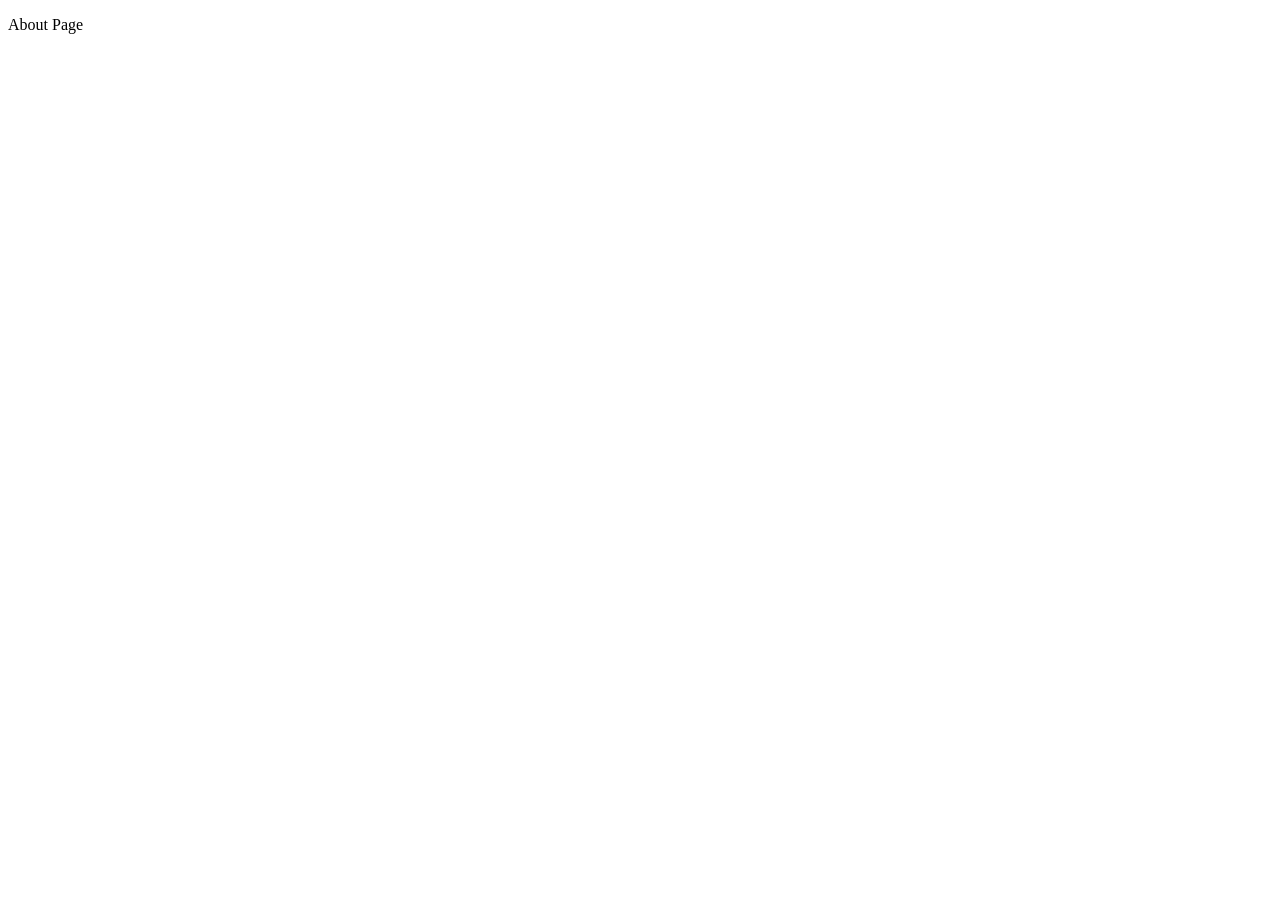
==== about.html @ b4250b7b "Add Navigation and More pages" ====
<!DOCTYPE html>
<html lang="en">
<head>
    <meta charset="UTF-8">
    <meta name="viewport" content="width=device-width, initial-scale=1.0">
    <title>Document</title>
</head>
<body>
    <p>About Page</p>
</body>
</html>
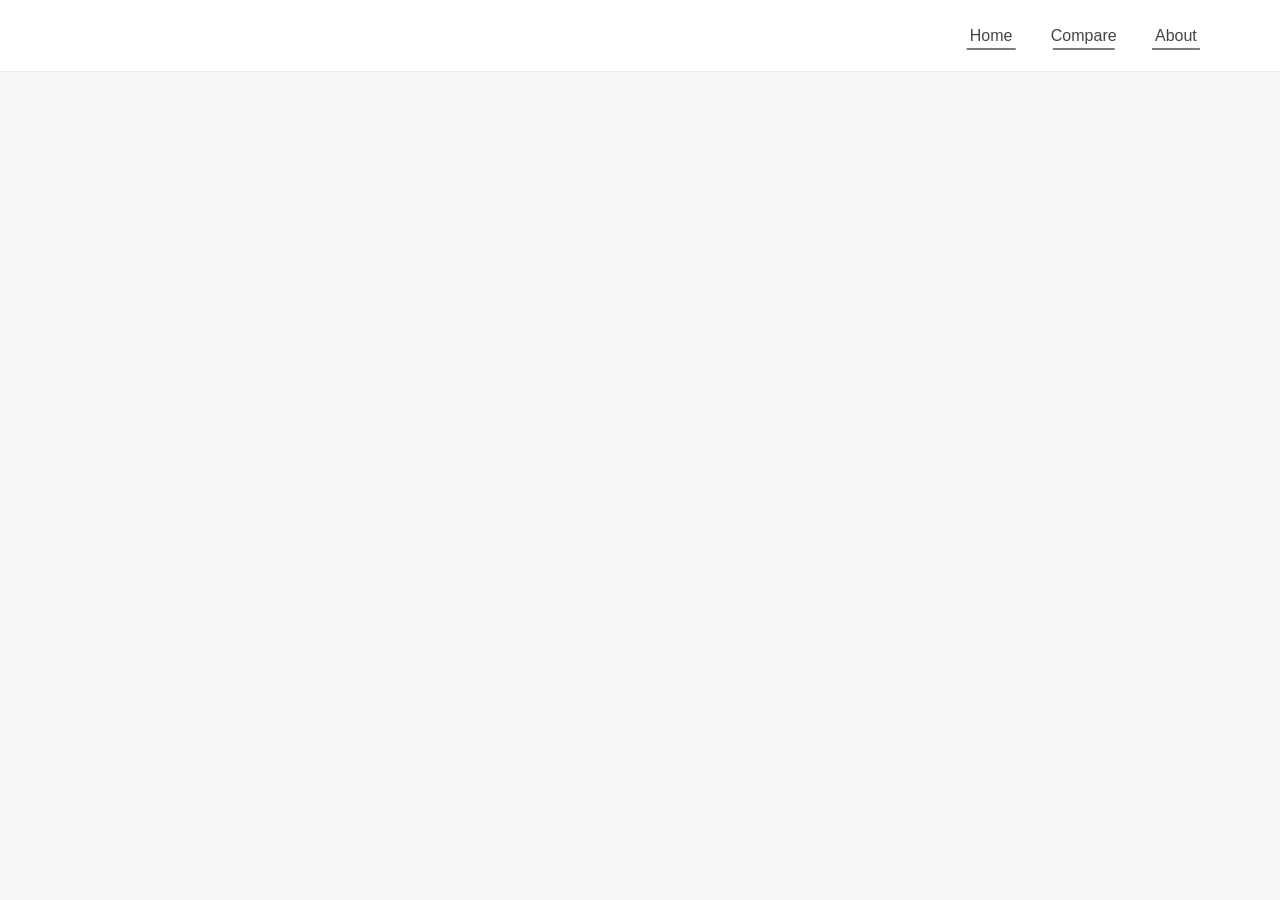
==== commit 94582942: "Nav Bar In About Page" ====
--- a/about.html
+++ b/about.html
@@ -1,11 +1,31 @@
-<!DOCTYPE html>
+<!doctype html>
 <html lang="en">
+
 <head>
-    <meta charset="UTF-8">
-    <meta name="viewport" content="width=device-width, initial-scale=1.0">
-    <title>Document</title>
+  <meta charset="UTF-8">
+  <title>Compare EV</title>
+
+  <link rel="stylesheet" href="css/about.css">
 </head>
+
 <body>
-    <p>About Page</p>
+
+  <!-- NAV -->
+
+  <nav class="navbar">
+
+    <div class="nav-links">
+      <a href="index.html">Home</a>
+      <a href="compare.html">Compare</a>
+      <a href="about.html">About</a>
+    </div>
+
+  </nav>
+
+  <h3 class="WhatText">About Page</h3>
+
+  <script type="module" src="js/about.js"></script>
+
 </body>
+
 </html>
--- a/css/about.css
+++ b/css/about.css
@@ -0,0 +1,79 @@
+*{
+    box-sizing:border-box;
+  }
+  
+  body{
+    margin:0;
+    font-family:"Segoe UI",sans-serif;
+    background:#f4f6f8;
+    color:#333;
+  }
+
+  .navbar{
+    width:100%;
+    height:72px;
+  
+    display:flex;
+    justify-content:flex-end;
+    align-items:center;
+  
+    padding:0 5%;
+    box-sizing:border-box;
+  
+    background:white;
+  
+    border-bottom:1px solid rgba(0,0,0,.08);
+  
+    position:fixed;
+    top:0;
+    left:0;
+    z-index:1000;
+  }
+  
+  .nav-links{
+    display:flex;
+    align-items:center;
+  }
+  
+  .nav-links a{
+    position:relative;
+  
+    text-decoration:none;
+    color:#444;
+  
+    font-size:16px;
+    font-weight:500;
+  
+    padding:0 1.5vw;
+  
+    transition:.25s;
+  }
+  
+  .nav-links a::after{
+    content:"";
+    position:absolute;
+  
+    left:50%;
+    bottom:-5px;
+  
+    transform:translateX(-50%);
+  
+    width:60%;
+    height:2px;
+  
+    background-color:#7d7d7d;
+  
+    transition:
+      background-color .3s ease,
+      height .3s ease,
+      width .3s ease;
+  }
+  
+  .nav-links a:hover{
+    color:#111;
+  }
+  
+  .nav-links a:hover::after{
+    width:73%;
+    background-color:#16a34a;
+  }
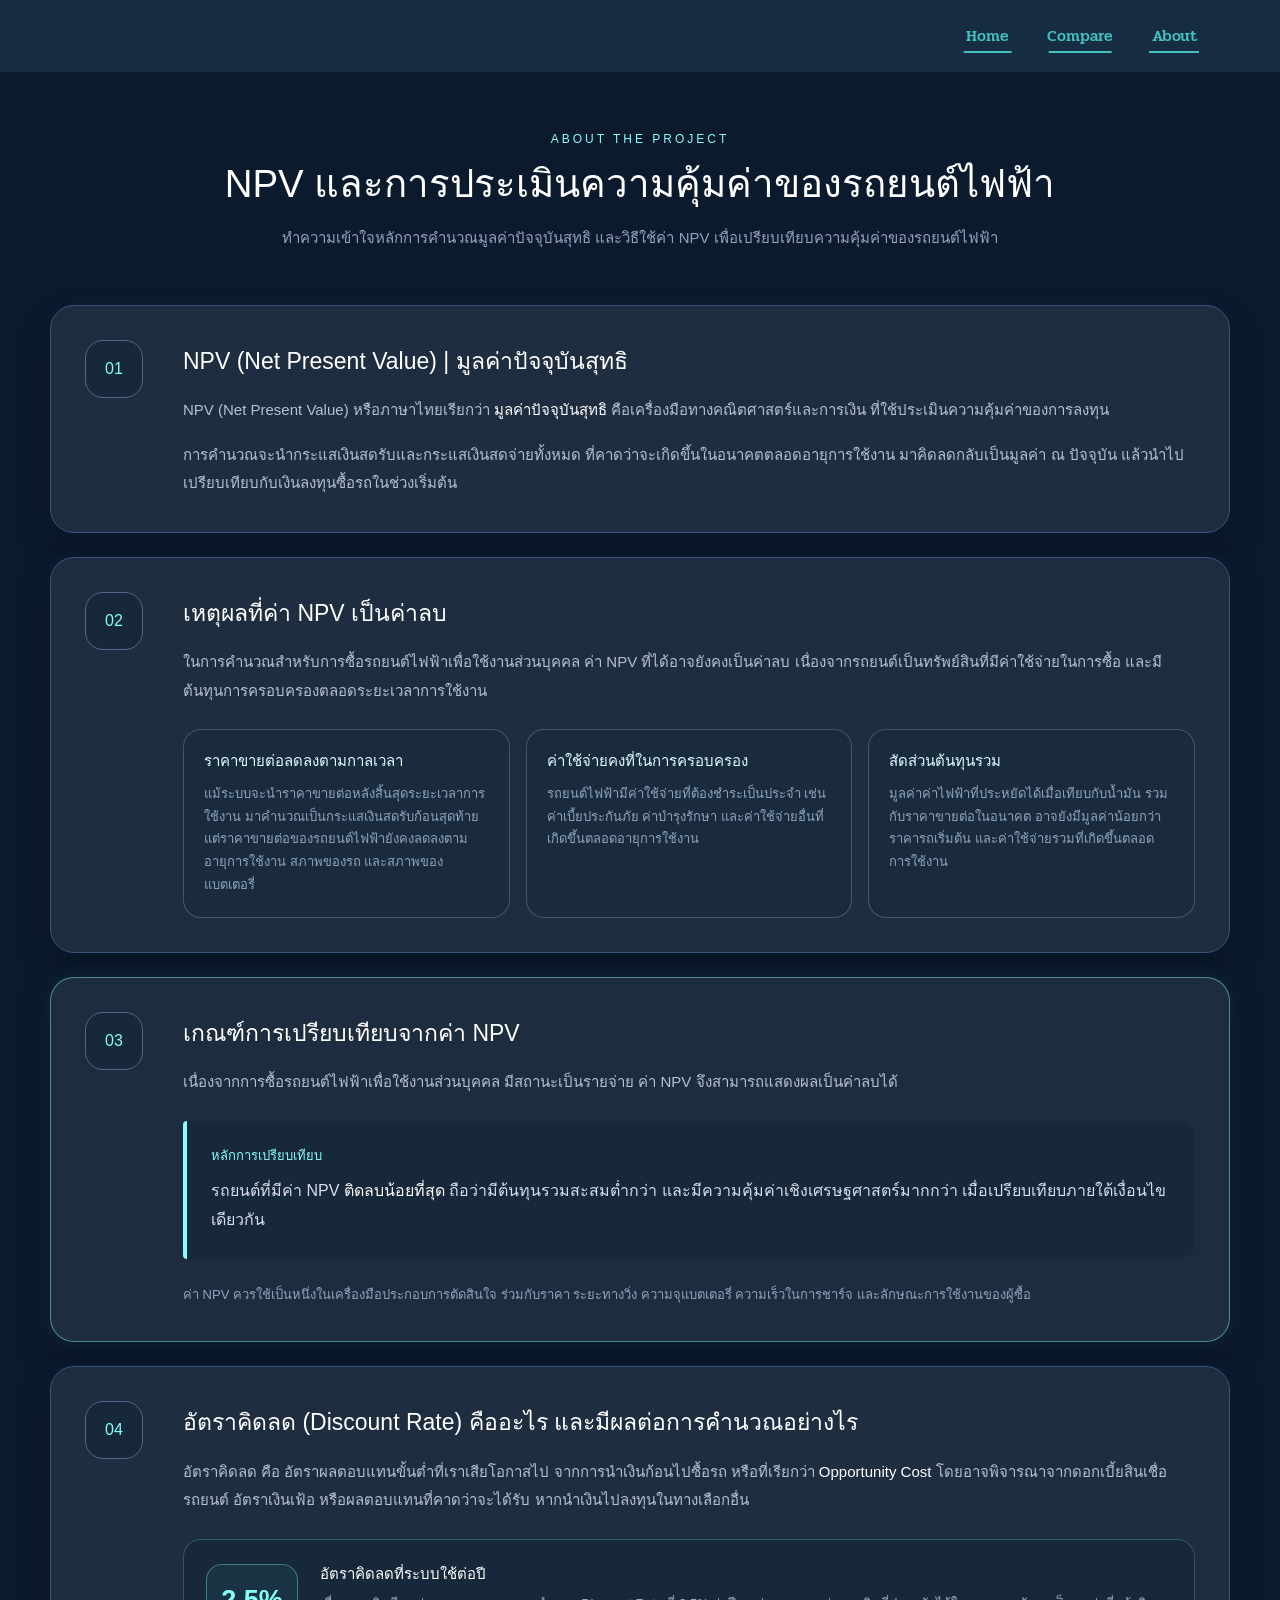
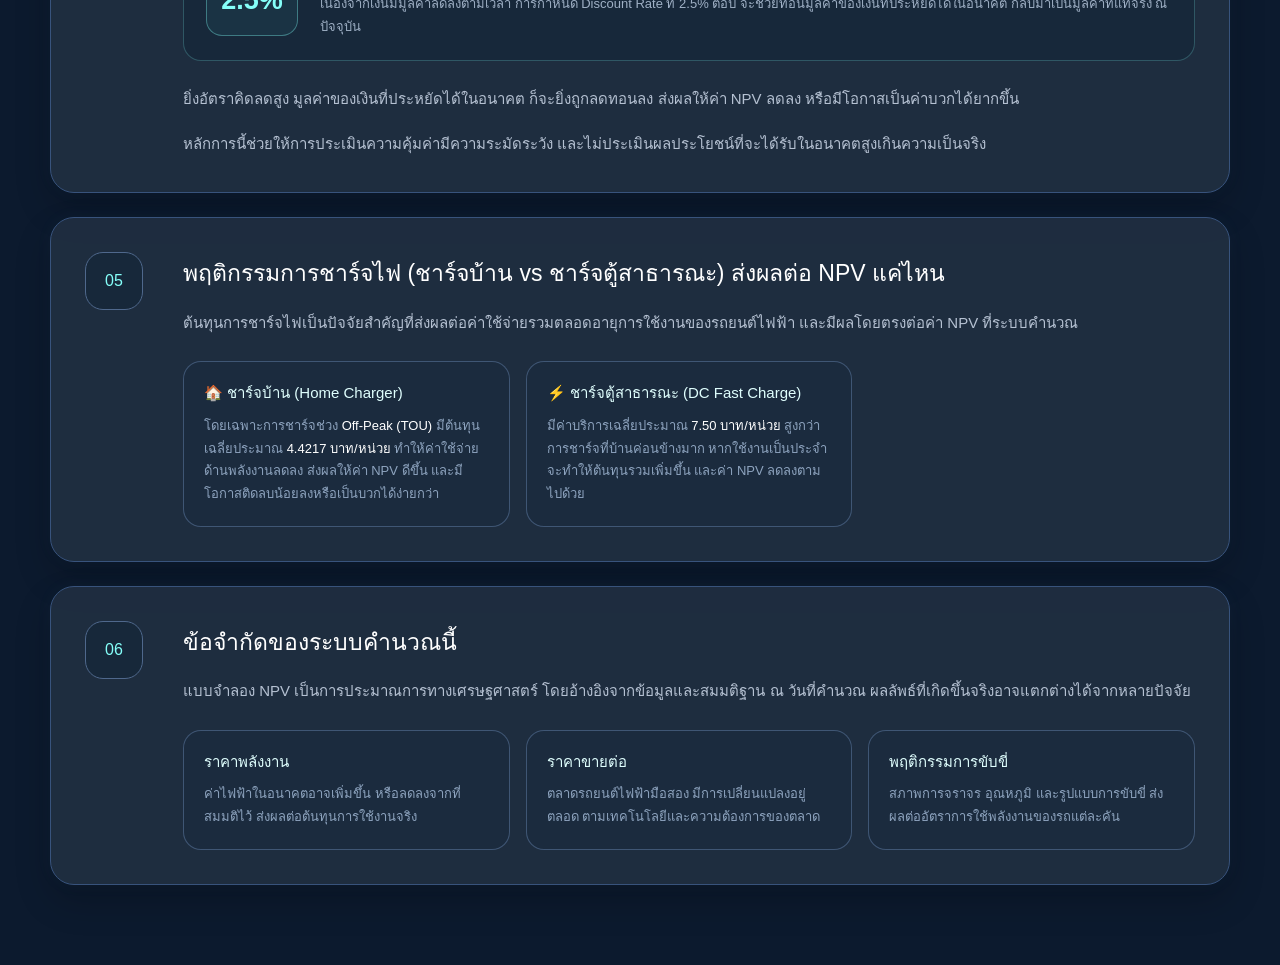
==== commit 0b9481c1: "About page" ====
--- a/about.html
+++ b/about.html
@@ -1,28 +1,289 @@
 <!doctype html>
-<html lang="en">
+<html lang="th">
 
 <head>
   <meta charset="UTF-8">
-  <title>Compare EV</title>
+  <meta name="viewport" content="width=device-width, initial-scale=1.0">
+
+  <title>About NPV</title>
 
   <link rel="stylesheet" href="css/about.css">
 </head>
 
 <body>
 
-  <!-- NAV -->
-
+  <!-- NAVBAR -->
   <nav class="navbar">
-
     <div class="nav-links">
       <a href="index.html">Home</a>
       <a href="compare.html">Compare</a>
-      <a href="about.html">About</a>
+      <a href="about.html" class="active">About</a>
     </div>
-
   </nav>
 
-  <h3 class="WhatText">About Page</h3>
+  <!-- MAIN -->
+  <main class="about-page">
+
+    <header class="about-header">
+      <p class="about-label">ABOUT THE PROJECT</p>
+    
+      <h1>NPV และการประเมินความคุ้มค่าของรถยนต์ไฟฟ้า</h1>
+    
+      <p class="about-intro">
+        ทำความเข้าใจหลักการคำนวณมูลค่าปัจจุบันสุทธิ และวิธีใช้ค่า NPV เพื่อเปรียบเทียบความคุ้มค่าของรถยนต์ไฟฟ้า
+      </p>
+    </header>
+
+    <section class="about-content">
+
+      <!-- SECTION 1 -->
+      <article class="about-card">
+        <div class="section-number">01</div>
+
+        <div class="section-content">
+          <h2>NPV (Net Present Value) | มูลค่าปัจจุบันสุทธิ</h2>
+
+          <p>
+            NPV (Net Present Value) หรือภาษาไทยเรียกว่า
+            <strong>มูลค่าปัจจุบันสุทธิ</strong>
+            คือเครื่องมือทางคณิตศาสตร์และการเงิน
+            ที่ใช้ประเมินความคุ้มค่าของการลงทุน
+          </p>
+
+          <p>
+            การคำนวณจะนำกระแสเงินสดรับและกระแสเงินสดจ่ายทั้งหมด
+            ที่คาดว่าจะเกิดขึ้นในอนาคตตลอดอายุการใช้งาน
+            มาคิดลดกลับเป็นมูลค่า ณ ปัจจุบัน
+            แล้วนำไปเปรียบเทียบกับเงินลงทุนซื้อรถในช่วงเริ่มต้น
+          </p>
+        </div>
+      </article>
+
+      <!-- SECTION 2 -->
+      <article class="about-card">
+        <div class="section-number">02</div>
+
+        <div class="section-content">
+          <h2>เหตุผลที่ค่า NPV เป็นค่าลบ</h2>
+
+          <p>
+            ในการคำนวณสำหรับการซื้อรถยนต์ไฟฟ้าเพื่อใช้งานส่วนบุคคล
+            ค่า NPV ที่ได้อาจยังคงเป็นค่าลบ
+            เนื่องจากรถยนต์เป็นทรัพย์สินที่มีค่าใช้จ่ายในการซื้อ
+            และมีต้นทุนการครอบครองตลอดระยะเวลาการใช้งาน
+          </p>
+
+          <div class="reason-list">
+
+            <div class="reason-item">
+              <h3>ราคาขายต่อลดลงตามกาลเวลา</h3>
+              <p>
+                แม้ระบบจะนำราคาขายต่อหลังสิ้นสุดระยะเวลาการใช้งาน
+                มาคำนวณเป็นกระแสเงินสดรับก้อนสุดท้าย
+                แต่ราคาขายต่อของรถยนต์ไฟฟ้ายังคงลดลงตามอายุการใช้งาน
+                สภาพของรถ และสภาพของแบตเตอรี่
+              </p>
+            </div>
+
+            <div class="reason-item">
+              <h3>ค่าใช้จ่ายคงที่ในการครอบครอง</h3>
+              <p>
+                รถยนต์ไฟฟ้ามีค่าใช้จ่ายที่ต้องชำระเป็นประจำ
+                เช่น ค่าเบี้ยประกันภัย ค่าบำรุงรักษา
+                และค่าใช้จ่ายอื่นที่เกิดขึ้นตลอดอายุการใช้งาน
+              </p>
+            </div>
+
+            <div class="reason-item">
+              <h3>สัดส่วนต้นทุนรวม</h3>
+              <p>
+                มูลค่าค่าไฟฟ้าที่ประหยัดได้เมื่อเทียบกับน้ำมัน
+                รวมกับราคาขายต่อในอนาคต
+                อาจยังมีมูลค่าน้อยกว่าราคารถเริ่มต้น
+                และค่าใช้จ่ายรวมที่เกิดขึ้นตลอดการใช้งาน
+              </p>
+            </div>
+
+          </div>
+        </div>
+      </article>
+
+      <!-- SECTION 3 -->
+      <article class="about-card highlight-card">
+        <div class="section-number">03</div>
+
+        <div class="section-content">
+          <h2>เกณฑ์การเปรียบเทียบจากค่า NPV</h2>
+
+          <p>
+            เนื่องจากการซื้อรถยนต์ไฟฟ้าเพื่อใช้งานส่วนบุคคล
+            มีสถานะเป็นรายจ่าย ค่า NPV จึงสามารถแสดงผลเป็นค่าลบได้
+          </p>
+
+          <div class="comparison-box">
+            <span class="comparison-label">หลักการเปรียบเทียบ</span>
+
+            <p>
+              รถยนต์ที่มีค่า NPV
+              <strong>ติดลบน้อยที่สุด</strong>
+              ถือว่ามีต้นทุนรวมสะสมต่ำกว่า
+              และมีความคุ้มค่าเชิงเศรษฐศาสตร์มากกว่า
+              เมื่อเปรียบเทียบภายใต้เงื่อนไขเดียวกัน
+            </p>
+          </div>
+
+          <p class="note">
+            ค่า NPV ควรใช้เป็นหนึ่งในเครื่องมือประกอบการตัดสินใจ
+            ร่วมกับราคา ระยะทางวิ่ง ความจุแบตเตอรี่
+            ความเร็วในการชาร์จ และลักษณะการใช้งานของผู้ซื้อ
+          </p>
+        </div>
+      </article>
+
+      <!-- SECTION 4 -->
+      <article class="about-card">
+        <div class="section-number">04</div>
+
+        <div class="section-content">
+          <h2>อัตราคิดลด (Discount Rate) คืออะไร และมีผลต่อการคำนวณอย่างไร</h2>
+
+          <p>
+            อัตราคิดลด คือ อัตราผลตอบแทนขั้นต่ำที่เราเสียโอกาสไป
+            จากการนำเงินก้อนไปซื้อรถ หรือที่เรียกว่า
+            <strong>Opportunity Cost</strong>
+            โดยอาจพิจารณาจากดอกเบี้ยสินเชื่อรถยนต์
+            อัตราเงินเฟ้อ หรือผลตอบแทนที่คาดว่าจะได้รับ
+            หากนำเงินไปลงทุนในทางเลือกอื่น
+          </p>
+
+          <div class="discount-box">
+            <span class="discount-rate">2.5%</span>
+
+            <div>
+              <h3>อัตราคิดลดที่ระบบใช้ต่อปี</h3>
+              <p>
+                เนื่องจากเงินมีมูลค่าลดลงตามเวลา
+                การกำหนด Discount Rate ที่ 2.5% ต่อปี
+                จะช่วยทอนมูลค่าของเงินที่ประหยัดได้ในอนาคต
+                กลับมาเป็นมูลค่าที่แท้จริง ณ ปัจจุบัน
+              </p>
+            </div>
+          </div>
+
+          <p>
+            ยิ่งอัตราคิดลดสูง มูลค่าของเงินที่ประหยัดได้ในอนาคต
+            ก็จะยิ่งถูกลดทอนลง ส่งผลให้ค่า NPV ลดลง
+            หรือมีโอกาสเป็นค่าบวกได้ยากขึ้น
+          </p>
+
+          <p>
+            หลักการนี้ช่วยให้การประเมินความคุ้มค่ามีความระมัดระวัง
+            และไม่ประเมินผลประโยชน์ที่จะได้รับในอนาคตสูงเกินความเป็นจริง
+          </p>
+        </div>
+      </article>
+
+      <article class="about-card">
+        <div class="section-number">05</div>
+
+        <div class="section-content">
+
+          <h2>พฤติกรรมการชาร์จไฟ (ชาร์จบ้าน vs ชาร์จตู้สาธารณะ) ส่งผลต่อ NPV แค่ไหน</h2>
+
+          <p>
+            ต้นทุนการชาร์จไฟเป็นปัจจัยสำคัญที่ส่งผลต่อค่าใช้จ่ายรวมตลอดอายุการใช้งานของรถยนต์ไฟฟ้า
+            และมีผลโดยตรงต่อค่า NPV ที่ระบบคำนวณ
+          </p>
+
+          <div class="reason-list">
+
+            <div class="reason-item">
+              <h3>🏠 ชาร์จบ้าน (Home Charger)</h3>
+
+              <p>
+                โดยเฉพาะการชาร์จช่วง <strong>Off-Peak (TOU)</strong>
+                มีต้นทุนเฉลี่ยประมาณ
+                <strong>4.4217 บาท/หน่วย</strong>
+                ทำให้ค่าใช้จ่ายด้านพลังงานลดลง
+                ส่งผลให้ค่า NPV ดีขึ้น
+                และมีโอกาสติดลบน้อยลงหรือเป็นบวกได้ง่ายกว่า
+              </p>
+            </div>
+
+            <div class="reason-item">
+              <h3>⚡ ชาร์จตู้สาธารณะ (DC Fast Charge)</h3>
+
+              <p>
+                มีค่าบริการเฉลี่ยประมาณ
+                <strong>7.50 บาท/หน่วย</strong>
+                สูงกว่าการชาร์จที่บ้านค่อนข้างมาก
+                หากใช้งานเป็นประจำ
+                จะทำให้ต้นทุนรวมเพิ่มขึ้น
+                และค่า NPV ลดลงตามไปด้วย
+              </p>
+            </div>
+
+          </div>
+
+        </div>
+      </article>
+
+      <article class="about-card">
+
+        <div class="section-number">06</div>
+
+        <div class="section-content">
+
+          <h2>ข้อจำกัดของระบบคำนวณนี้</h2>
+
+          <p>
+            แบบจำลอง NPV เป็นการประมาณการทางเศรษฐศาสตร์
+            โดยอ้างอิงจากข้อมูลและสมมติฐาน ณ วันที่คำนวณ
+            ผลลัพธ์ที่เกิดขึ้นจริงอาจแตกต่างได้จากหลายปัจจัย
+          </p>
+
+          <div class="reason-list">
+
+            <div class="reason-item">
+              <h3>ราคาพลังงาน</h3>
+
+              <p>
+                ค่าไฟฟ้าในอนาคตอาจเพิ่มขึ้น
+                หรือลดลงจากที่สมมติไว้
+                ส่งผลต่อต้นทุนการใช้งานจริง
+              </p>
+            </div>
+
+            <div class="reason-item">
+              <h3>ราคาขายต่อ</h3>
+
+              <p>
+                ตลาดรถยนต์ไฟฟ้ามือสอง
+                มีการเปลี่ยนแปลงอยู่ตลอด
+                ตามเทคโนโลยีและความต้องการของตลาด
+              </p>
+            </div>
+
+            <div class="reason-item">
+              <h3>พฤติกรรมการขับขี่</h3>
+
+              <p>
+                สภาพการจราจร
+                อุณหภูมิ
+                และรูปแบบการขับขี่
+                ส่งผลต่ออัตราการใช้พลังงานของรถแต่ละคัน
+              </p>
+            </div>
+
+          </div>
+
+        </div>
+
+      </article>
+
+    </section>
+
+  </main>
 
   <script type="module" src="js/about.js"></script>
 
--- a/css/about.css
+++ b/css/about.css
@@ -1,79 +1,462 @@
-*{
-    box-sizing:border-box;
-  }
-  
-  body{
-    margin:0;
-    font-family:"Segoe UI",sans-serif;
-    background:#f4f6f8;
-    color:#333;
-  }
-
-  .navbar{
-    width:100%;
-    height:72px;
-  
-    display:flex;
-    justify-content:flex-end;
-    align-items:center;
-  
-    padding:0 5%;
-    box-sizing:border-box;
-  
-    background:white;
-  
-    border-bottom:1px solid rgba(0,0,0,.08);
-  
-    position:fixed;
-    top:0;
-    left:0;
-    z-index:1000;
-  }
-  
-  .nav-links{
-    display:flex;
-    align-items:center;
-  }
-  
-  .nav-links a{
-    position:relative;
-  
-    text-decoration:none;
-    color:#444;
-  
-    font-size:16px;
-    font-weight:500;
-  
-    padding:0 1.5vw;
-  
-    transition:.25s;
-  }
-  
-  .nav-links a::after{
-    content:"";
-    position:absolute;
-  
-    left:50%;
-    bottom:-5px;
-  
-    transform:translateX(-50%);
-  
-    width:60%;
-    height:2px;
-  
-    background-color:#7d7d7d;
-  
-    transition:
-      background-color .3s ease,
-      height .3s ease,
-      width .3s ease;
-  }
-  
-  .nav-links a:hover{
-    color:#111;
-  }
-  
-  .nav-links a:hover::after{
-    width:73%;
-    background-color:#16a34a;
-  }+@import url('https://fonts.googleapis.com/css?family=Pridi:200,300,regular,500,600,700" rel="stylesheet');
+
+* {
+  box-sizing: border-box;
+}
+
+body {
+  margin: 0;
+  min-height: 100vh;
+  font-family: "Segoe UI", sans-serif;
+  background: #0c1a2e;
+  color: #333;
+
+  overflow-x: hidden;
+  overflow-y: auto;
+}
+
+.navbar {
+  width: 100%;
+  height: 72px;
+
+  display: flex;
+  justify-content: flex-end;
+  align-items: center;
+
+  padding: 0 5%;
+  box-sizing: border-box;
+
+  background: #152c42;
+
+  /* เส้นจางๆ */
+  border-bottom: 1px solid rgba(0, 0, 0, .08);
+
+  position: fixed;
+  top: 0;
+  left: 0;
+  z-index: 1000;
+}
+
+.nav-links {
+  display: flex;
+  align-items: center;
+}
+
+.nav-links a {
+  position: relative;
+
+  text-decoration: none;
+  color: #44c1bb;
+
+  font-size: 16px;
+  font-weight: 500;
+  font-family: "Pridi";
+
+  padding: 0 1.5vw;
+
+  transition: .25s;
+}
+
+.nav-links a::after {
+  content: "";
+  position: absolute;
+
+  left: 50%;
+  bottom: -5px;
+
+  transform: translateX(-50%);
+
+  width: 60%;
+  height: 2px;
+
+  background-color: #44c1bb;
+
+  transition:
+    background-color .3s ease,
+    height .3s ease,
+    width .3s ease;
+}
+
+.nav-links a:hover {
+  color: #44c1bb;
+  text-shadow: 0 0 12px rgba(68, 193, 187, 0.8);
+}
+
+.nav-links a:hover::after {
+  width: 73%;
+  background-color: #44c1bb;
+  filter: drop-shadow(0 0 5px rgba(68, 193, 187, 0.8));
+}
+
+
+.about-page {
+  width: min(100% - 40px, 1180px);
+
+  margin: 0 auto;
+  padding: 132px 0 80px;
+}
+.about-header {
+  width: 100%;
+  margin: 0 auto 54px;
+  text-align: center;
+}
+
+.about-label {
+  margin: 0 0 12px;
+
+  color: #85fff9;
+  font-size: 12px;
+  font-weight: 500;
+  letter-spacing: 3px;
+
+  white-space: nowrap;
+}
+
+.about-header h1 {
+  margin: 0 0 14px;
+
+  color: #ffffff;
+  font-size: clamp(26px, 3vw, 42px);
+  font-weight: 500;
+  line-height: 1.35;
+
+  white-space: nowrap;
+}
+
+.about-intro {
+  margin: 0;
+
+  color: #8ea4bf;
+  font-size: 15px;
+  font-weight: 300;
+  line-height: 1.8;
+
+  white-space: nowrap;
+}
+/* =========================
+   CONTENT
+========================= */
+
+.about-content {
+  display: flex;
+  flex-direction: column;
+  gap: 24px;
+}
+
+.about-card {
+  display: grid;
+  grid-template-columns: 72px minmax(0, 1fr);
+  gap: 26px;
+
+  padding: 34px;
+
+  background: rgba(33, 47, 66, 0.9);
+  border: 1px solid #38537c;
+  border-radius: 24px;
+
+  box-shadow:
+    0 16px 36px rgba(0, 0, 0, 0.2),
+    0 0 18px rgba(115, 205, 250, 0.04);
+}
+
+.section-number {
+  width: 58px;
+  height: 58px;
+
+  display: flex;
+  align-items: center;
+  justify-content: center;
+
+  color: #85fff9;
+  font-size: 16px;
+  font-weight: 500;
+
+  background: #17283a;
+  border: 1px solid #4f688c;
+  border-radius: 18px;
+}
+
+.section-content {
+  min-width: 0;
+}
+
+.section-content h2 {
+  margin: 4px 0 18px;
+
+  color: #ffffff;
+  font-size: 23px;
+  font-weight: 500;
+  line-height: 1.5;
+}
+
+.section-content p {
+  margin: 0 0 16px;
+
+  color: #b5c1d2;
+  font-size: 15px;
+  font-weight: 300;
+  line-height: 1.9;
+}
+
+.section-content p:last-child {
+  margin-bottom: 0;
+}
+
+.section-content strong {
+  color: #ffffff;
+  font-weight: 500;
+}
+
+/* =========================
+   REASONS
+========================= */
+
+.reason-list {
+  display: grid;
+  grid-template-columns: repeat(3, minmax(0, 1fr));
+  gap: 16px;
+
+  margin-top: 24px;
+}
+
+.reason-item {
+  padding: 20px;
+
+  background: #1b2b3e;
+  border: 1px solid rgba(79, 104, 140, 0.7);
+  border-radius: 18px;
+}
+
+.reason-item h3 {
+  margin: 0 0 10px;
+
+  color: #dffefd;
+  font-size: 15px;
+  font-weight: 500;
+  line-height: 1.5;
+}
+
+.reason-item p {
+  margin: 0;
+
+  color: #8ea4bf;
+  font-size: 13px;
+  line-height: 1.75;
+}
+
+/* =========================
+   COMPARISON
+========================= */
+
+.highlight-card {
+  border-color: rgba(133, 255, 249, 0.45);
+
+  box-shadow:
+    0 16px 36px rgba(0, 0, 0, 0.22),
+    0 0 22px rgba(133, 255, 249, 0.08);
+}
+
+.comparison-box {
+  margin: 24px 0;
+  padding: 24px;
+
+  background: #17283a;
+  border-left: 4px solid #85fff9;
+  border-radius: 4px 16px 16px 4px;
+}
+
+.comparison-label {
+  display: inline-block;
+
+  margin-bottom: 10px;
+
+  color: #85fff9;
+  font-size: 13px;
+  font-weight: 500;
+}
+
+.comparison-box p {
+  margin: 0;
+
+  color: #d8deeb;
+  font-size: 16px;
+  line-height: 1.85;
+}
+
+.note {
+  color: #8ea4bf !important;
+  font-size: 13px !important;
+}
+
+/* =========================
+   RESPONSIVE
+========================= */
+
+@media (max-width: 900px) {
+  .about-header h1,
+  .about-intro {
+    white-space: normal;
+  }
+
+  .about-header h1 {
+    font-size: 25px;
+  }
+
+  .about-intro {
+    max-width: 680px;
+    margin-inline: auto;
+  }
+}
+
+@media (max-width: 600px) {
+  .about-header h1 {
+    font-size: 21px;
+  }
+
+  .about-intro {
+    font-size: 13px;
+  }
+}
+
+@media (max-width: 700px) {
+  .navbar {
+    height: 64px;
+    padding: 0 12px;
+    justify-content: center;
+  }
+
+  .nav-links {
+    width: 100%;
+    justify-content: center;
+  }
+
+  .nav-links a {
+    padding: 8px 13px;
+    font-size: 14px;
+  }
+
+  .about-page {
+    width: min(100% - 28px, 1180px);
+    padding-top: 104px;
+  }
+
+  .about-header {
+    margin-bottom: 34px;
+  }
+
+  .about-intro {
+    font-size: 14px;
+  }
+
+  .about-card {
+    grid-template-columns: 1fr;
+    gap: 18px;
+
+    padding: 22px;
+    border-radius: 20px;
+  }
+
+  .section-number {
+    width: 50px;
+    height: 50px;
+  }
+
+  .section-content h2 {
+    font-size: 19px;
+  }
+
+  .section-content p {
+    font-size: 14px;
+    line-height: 1.8;
+  }
+
+  .comparison-box {
+    padding: 18px;
+  }
+
+  .comparison-box p {
+    font-size: 14px;
+  }
+
+  .about-heading-line {
+    display: flex;
+    flex-direction: column;
+    gap: 9px;
+
+    text-align: center;
+  }
+
+  .about-header h1 {
+    font-size: 21px;
+  }
+
+  .about-label {
+    font-size: 10px;
+  }
+
+  .discount-box {
+    align-items: flex-start;
+    gap: 15px;
+
+    padding: 18px;
+  }
+
+  .discount-rate {
+    min-width: 76px;
+    height: 62px;
+
+    font-size: 22px;
+  }
+}
+
+/* =========================
+   DISCOUNT RATE
+========================= */
+
+.discount-box {
+  display: flex;
+  align-items: center;
+  gap: 22px;
+
+  margin: 24px 0;
+  padding: 22px;
+
+  background: #17283a;
+  border: 1px solid rgba(133, 255, 249, 0.22);
+  border-radius: 18px;
+}
+
+.discount-rate {
+  flex: 0 0 auto;
+
+  min-width: 92px;
+  height: 72px;
+
+  display: flex;
+  align-items: center;
+  justify-content: center;
+
+  color: #85fff9;
+  font-size: 27px;
+  font-weight: 600;
+
+  background: rgba(68, 193, 187, 0.08);
+  border: 1px solid rgba(133, 255, 249, 0.35);
+  border-radius: 16px;
+}
+
+.discount-box h3 {
+  margin: 0 0 7px;
+
+  color: #ffffff;
+  font-size: 15px;
+  font-weight: 500;
+}
+
+.discount-box p {
+  margin: 0;
+
+  color: #9fb0c5;
+  font-size: 13px;
+  line-height: 1.75;
+}
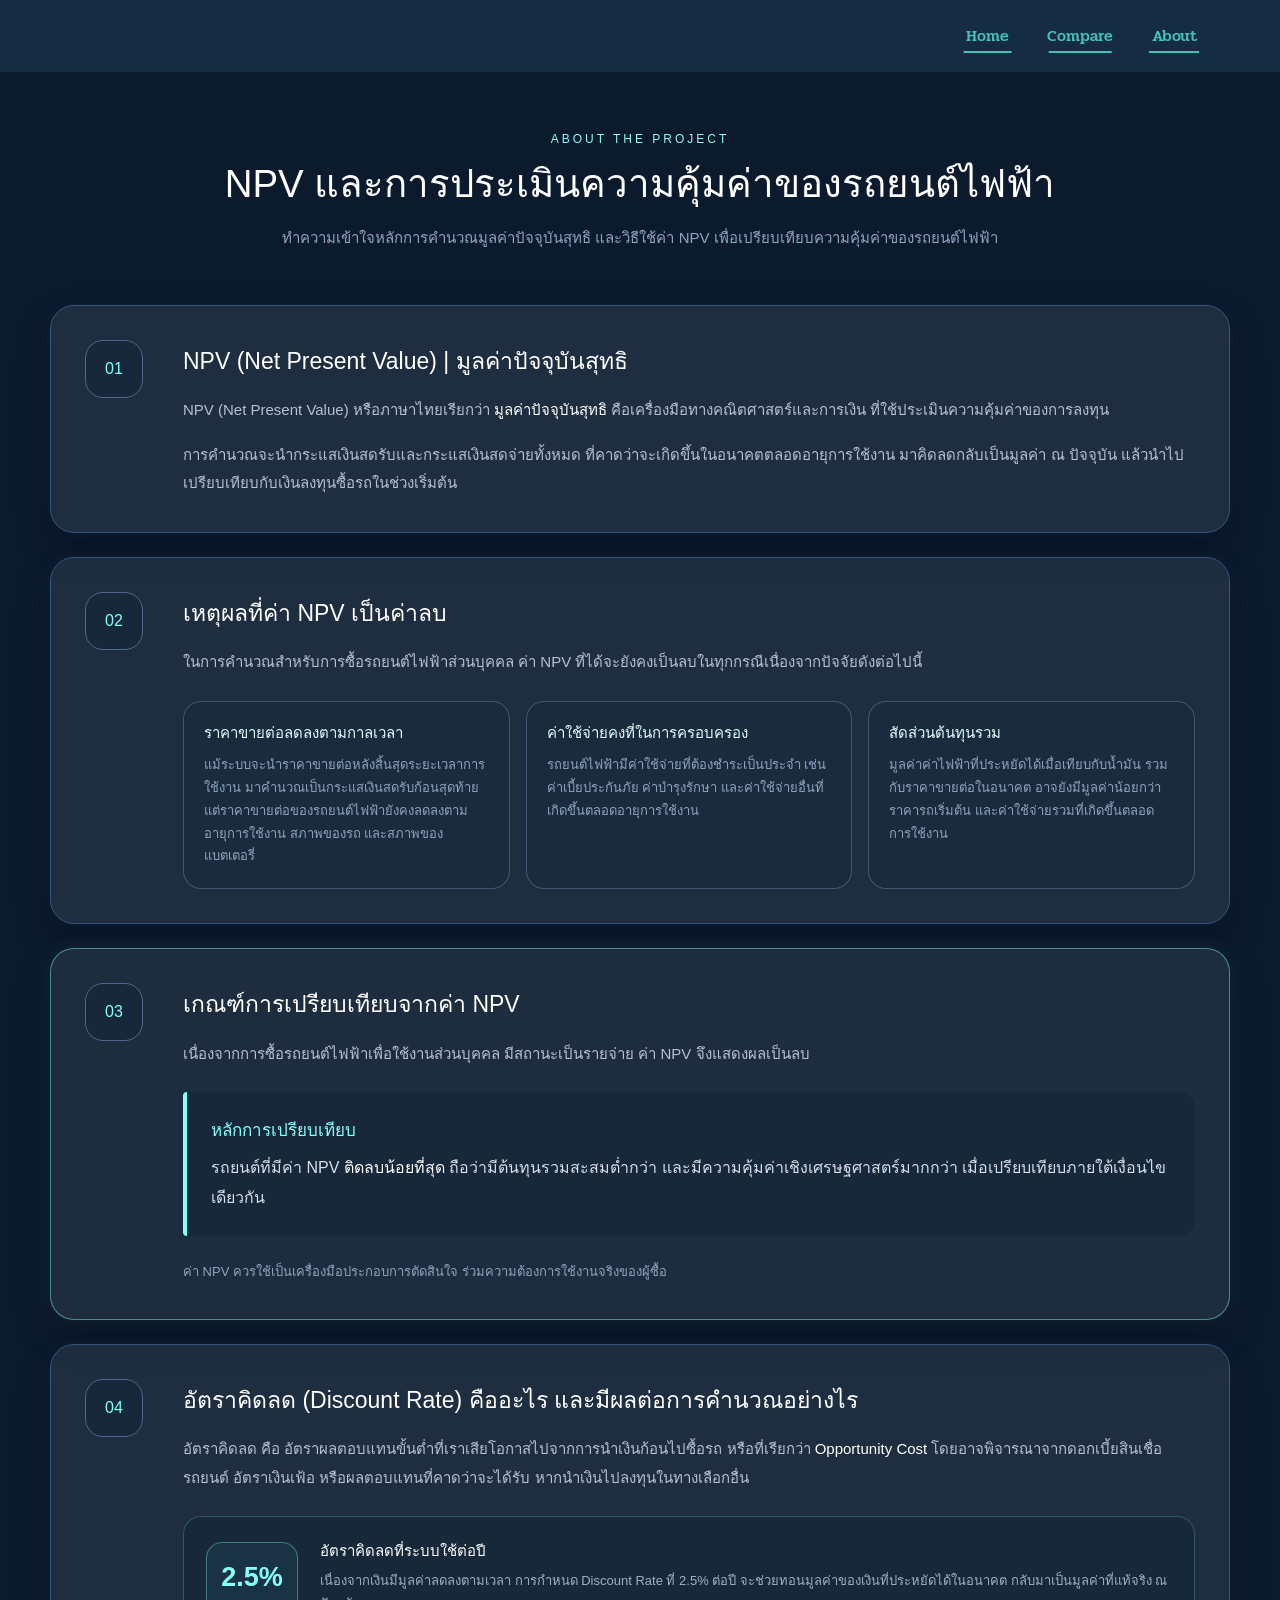
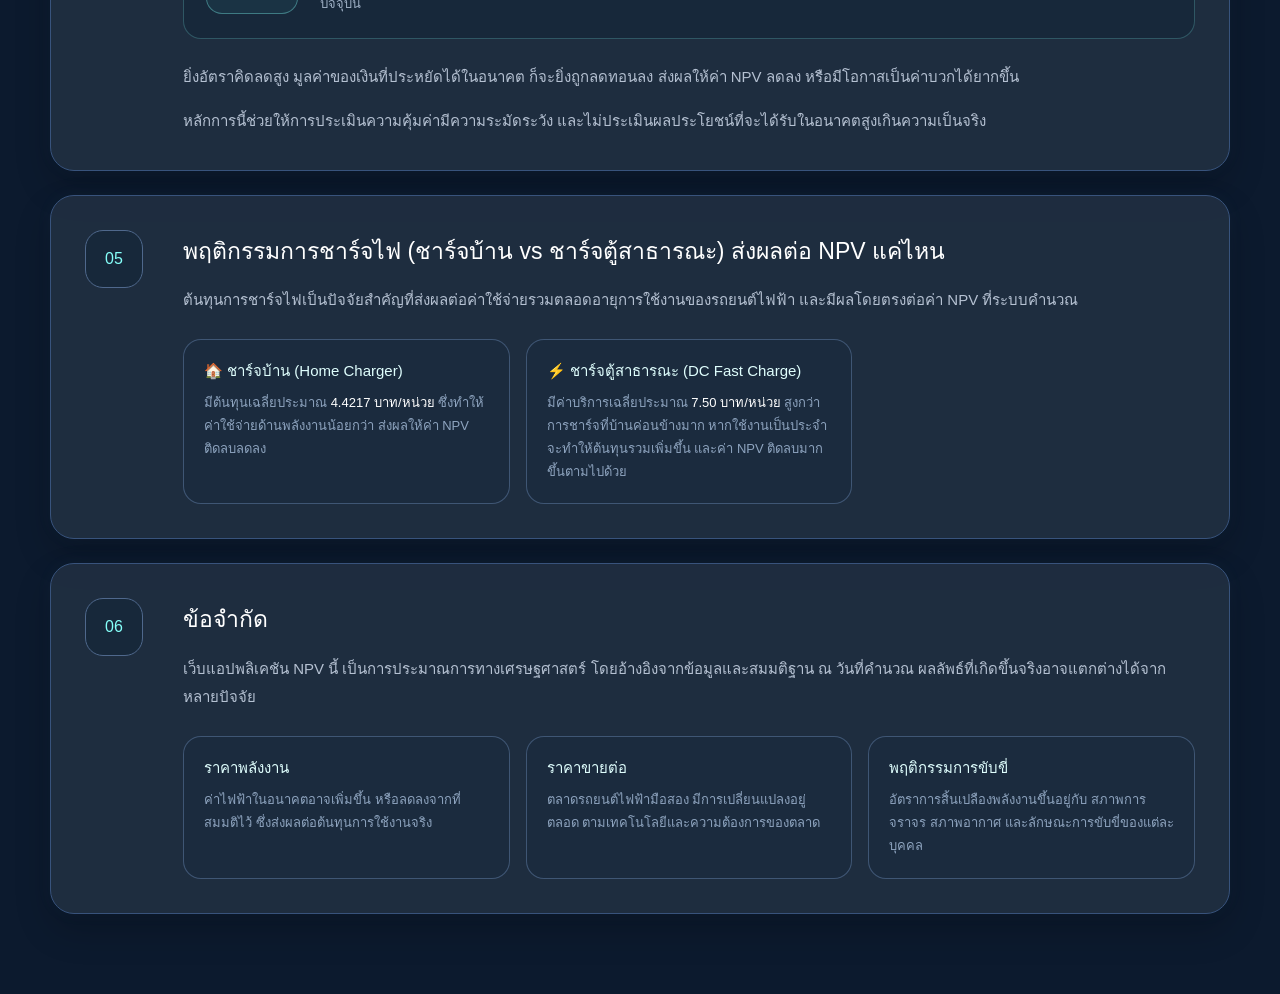
==== commit dafaaf52: "from perth" ====
--- a/about.html
+++ b/about.html
@@ -67,10 +67,7 @@
           <h2>เหตุผลที่ค่า NPV เป็นค่าลบ</h2>
 
           <p>
-            ในการคำนวณสำหรับการซื้อรถยนต์ไฟฟ้าเพื่อใช้งานส่วนบุคคล
-            ค่า NPV ที่ได้อาจยังคงเป็นค่าลบ
-            เนื่องจากรถยนต์เป็นทรัพย์สินที่มีค่าใช้จ่ายในการซื้อ
-            และมีต้นทุนการครอบครองตลอดระยะเวลาการใช้งาน
+            ในการคำนวณสำหรับการซื้อรถยนต์ไฟฟ้าส่วนบุคคล ค่า NPV ที่ได้จะยังคงเป็นลบในทุกกรณีเนื่องจากปัจจัยดังต่อไปนี้
           </p>
 
           <div class="reason-list">
@@ -117,7 +114,7 @@
 
           <p>
             เนื่องจากการซื้อรถยนต์ไฟฟ้าเพื่อใช้งานส่วนบุคคล
-            มีสถานะเป็นรายจ่าย ค่า NPV จึงสามารถแสดงผลเป็นค่าลบได้
+            มีสถานะเป็นรายจ่าย ค่า NPV จึงแสดงผลเป็นลบ
           </p>
 
           <div class="comparison-box">
@@ -133,9 +130,8 @@
           </div>
 
           <p class="note">
-            ค่า NPV ควรใช้เป็นหนึ่งในเครื่องมือประกอบการตัดสินใจ
-            ร่วมกับราคา ระยะทางวิ่ง ความจุแบตเตอรี่
-            ความเร็วในการชาร์จ และลักษณะการใช้งานของผู้ซื้อ
+            ค่า NPV ควรใช้เป็นเครื่องมือประกอบการตัดสินใจ
+            ร่วมความต้องการใช้งานจริงของผู้ซื้อ
           </p>
         </div>
       </article>
@@ -148,8 +144,7 @@
           <h2>อัตราคิดลด (Discount Rate) คืออะไร และมีผลต่อการคำนวณอย่างไร</h2>
 
           <p>
-            อัตราคิดลด คือ อัตราผลตอบแทนขั้นต่ำที่เราเสียโอกาสไป
-            จากการนำเงินก้อนไปซื้อรถ หรือที่เรียกว่า
+            อัตราคิดลด คือ อัตราผลตอบแทนขั้นต่ำที่เราเสียโอกาสไปจากการนำเงินก้อนไปซื้อรถ หรือที่เรียกว่า
             <strong>Opportunity Cost</strong>
             โดยอาจพิจารณาจากดอกเบี้ยสินเชื่อรถยนต์
             อัตราเงินเฟ้อ หรือผลตอบแทนที่คาดว่าจะได้รับ
@@ -201,12 +196,10 @@
               <h3>🏠 ชาร์จบ้าน (Home Charger)</h3>
 
               <p>
-                โดยเฉพาะการชาร์จช่วง <strong>Off-Peak (TOU)</strong>
                 มีต้นทุนเฉลี่ยประมาณ
                 <strong>4.4217 บาท/หน่วย</strong>
-                ทำให้ค่าใช้จ่ายด้านพลังงานลดลง
-                ส่งผลให้ค่า NPV ดีขึ้น
-                และมีโอกาสติดลบน้อยลงหรือเป็นบวกได้ง่ายกว่า
+                ซึ่งทำให้ค่าใช้จ่ายด้านพลังงานน้อยกว่า
+                ส่งผลให้ค่า NPV ติดลบลดลง
               </p>
             </div>
 
@@ -219,7 +212,7 @@
                 สูงกว่าการชาร์จที่บ้านค่อนข้างมาก
                 หากใช้งานเป็นประจำ
                 จะทำให้ต้นทุนรวมเพิ่มขึ้น
-                และค่า NPV ลดลงตามไปด้วย
+                และค่า NPV ติดลบมากขึ้นตามไปด้วย
               </p>
             </div>
 
@@ -234,10 +227,10 @@
 
         <div class="section-content">
 
-          <h2>ข้อจำกัดของระบบคำนวณนี้</h2>
-
-          <p>
-            แบบจำลอง NPV เป็นการประมาณการทางเศรษฐศาสตร์
+          <h2>ข้อจำกัด</h2>
+
+          <p>
+            เว็บแอปพลิเคชัน NPV นี้ เป็นการประมาณการทางเศรษฐศาสตร์
             โดยอ้างอิงจากข้อมูลและสมมติฐาน ณ วันที่คำนวณ
             ผลลัพธ์ที่เกิดขึ้นจริงอาจแตกต่างได้จากหลายปัจจัย
           </p>
@@ -250,7 +243,7 @@
               <p>
                 ค่าไฟฟ้าในอนาคตอาจเพิ่มขึ้น
                 หรือลดลงจากที่สมมติไว้
-                ส่งผลต่อต้นทุนการใช้งานจริง
+                ซึ่งส่งผลต่อต้นทุนการใช้งานจริง
               </p>
             </div>
 
@@ -268,10 +261,10 @@
               <h3>พฤติกรรมการขับขี่</h3>
 
               <p>
+                อัตราการสิ้นเปลืองพลังงานขึ้นอยู่กับ
                 สภาพการจราจร
-                อุณหภูมิ
-                และรูปแบบการขับขี่
-                ส่งผลต่ออัตราการใช้พลังงานของรถแต่ละคัน
+                สภาพอากาศ
+                และลักษณะการขับขี่ของแต่ละบุคคล
               </p>
             </div>
 
--- a/css/about.css
+++ b/css/about.css
@@ -1,4 +1,6 @@
+@import url('https://fonts.googleapis.com/css?family=Kanit:100,100italic,200,200italic,300,300italic,regular,italic,500,500italic,600,600italic,700,700italic,800,800italic,900,900italic" rel="stylesheet');
 @import url('https://fonts.googleapis.com/css?family=Pridi:200,300,regular,500,600,700" rel="stylesheet');
+@import url('https://fonts.googleapis.com/css?family=Mali:200,200italic,300,300italic,regular,italic,500,500italic,600,600italic,700,700italic" rel="stylesheet');
 
 * {
   box-sizing: border-box;
@@ -271,7 +273,7 @@
   margin-bottom: 10px;
 
   color: #85fff9;
-  font-size: 13px;
+  font-size: 17px;
   font-weight: 500;
 }
 
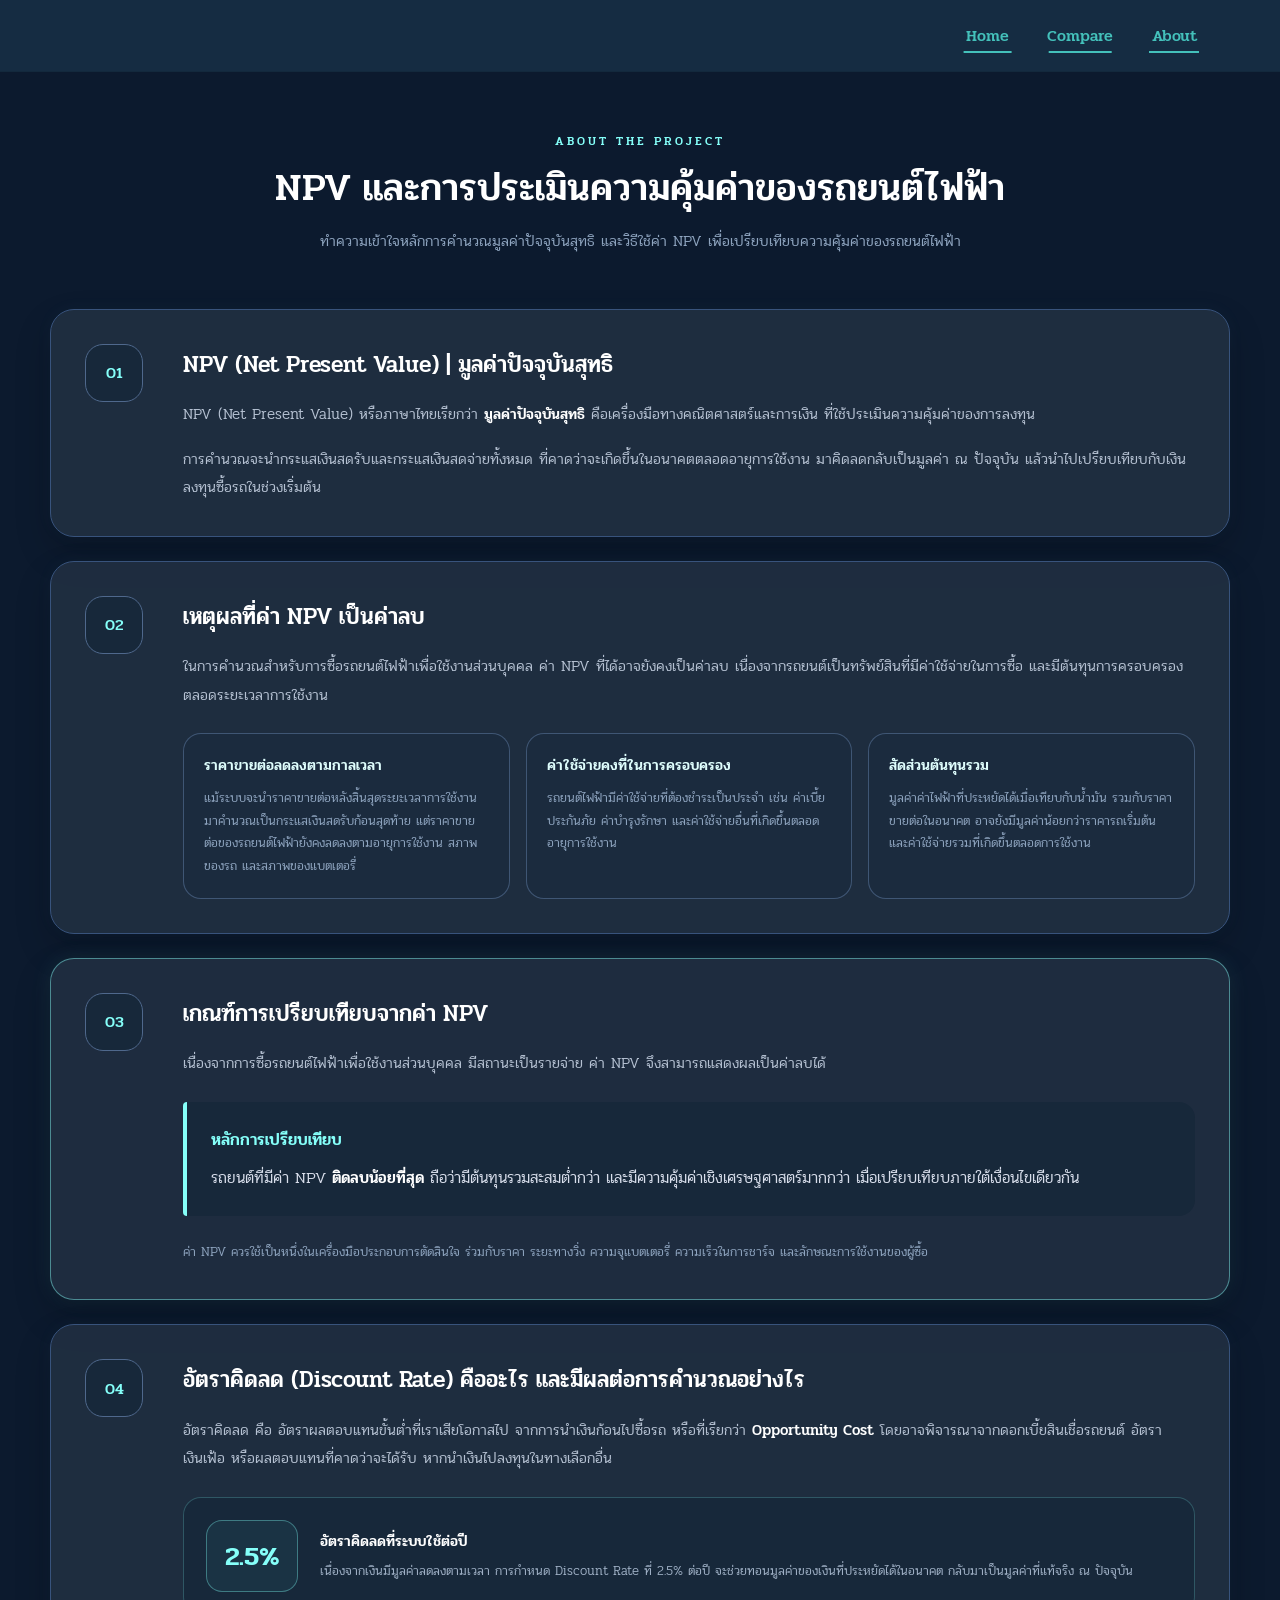
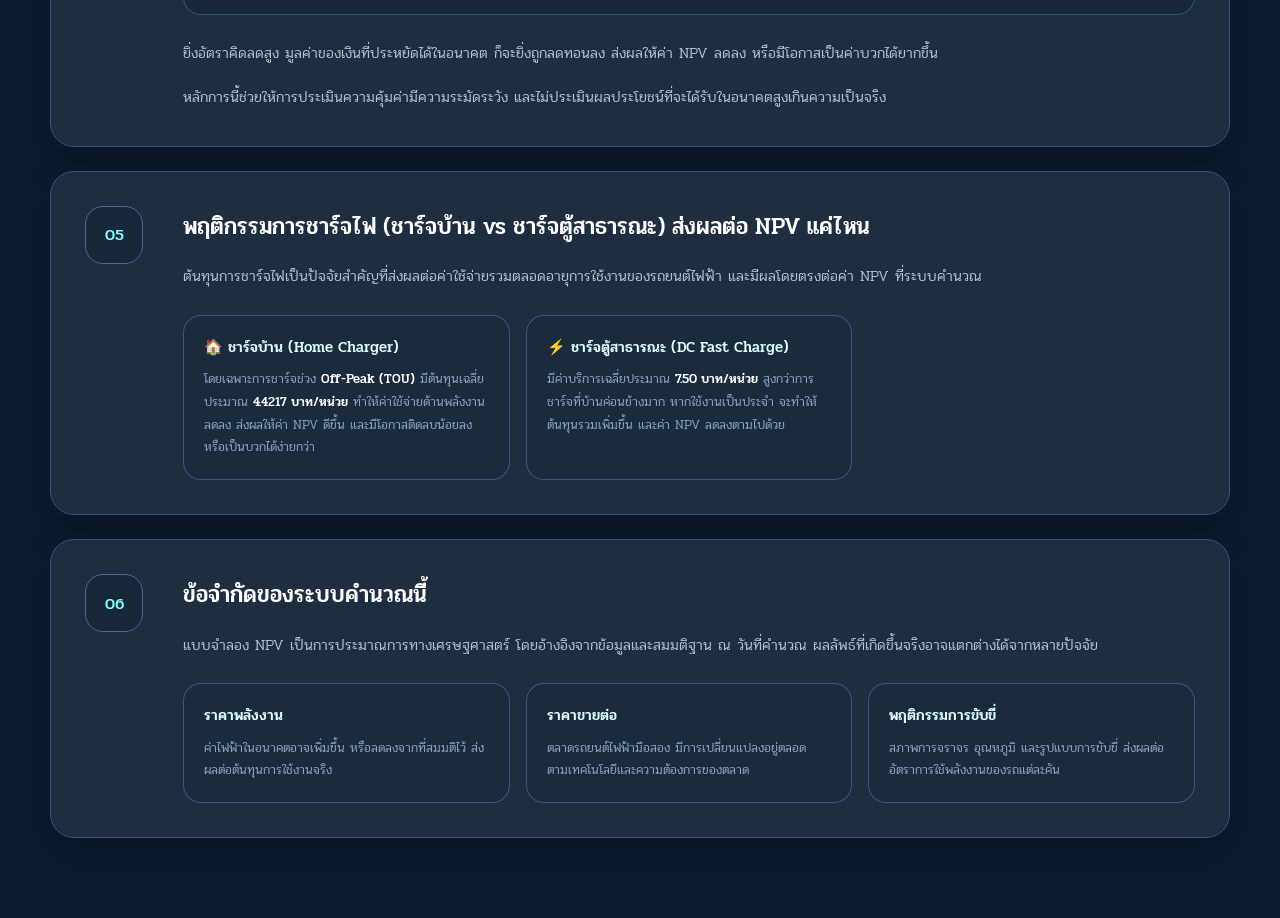
==== commit 2e063f06: "car detail css change" ====
--- a/about.html
+++ b/about.html
@@ -67,7 +67,10 @@
           <h2>เหตุผลที่ค่า NPV เป็นค่าลบ</h2>
 
           <p>
-            ในการคำนวณสำหรับการซื้อรถยนต์ไฟฟ้าส่วนบุคคล ค่า NPV ที่ได้จะยังคงเป็นลบในทุกกรณีเนื่องจากปัจจัยดังต่อไปนี้
+            ในการคำนวณสำหรับการซื้อรถยนต์ไฟฟ้าเพื่อใช้งานส่วนบุคคล
+            ค่า NPV ที่ได้อาจยังคงเป็นค่าลบ
+            เนื่องจากรถยนต์เป็นทรัพย์สินที่มีค่าใช้จ่ายในการซื้อ
+            และมีต้นทุนการครอบครองตลอดระยะเวลาการใช้งาน
           </p>
 
           <div class="reason-list">
@@ -114,7 +117,7 @@
 
           <p>
             เนื่องจากการซื้อรถยนต์ไฟฟ้าเพื่อใช้งานส่วนบุคคล
-            มีสถานะเป็นรายจ่าย ค่า NPV จึงแสดงผลเป็นลบ
+            มีสถานะเป็นรายจ่าย ค่า NPV จึงสามารถแสดงผลเป็นค่าลบได้
           </p>
 
           <div class="comparison-box">
@@ -130,8 +133,9 @@
           </div>
 
           <p class="note">
-            ค่า NPV ควรใช้เป็นเครื่องมือประกอบการตัดสินใจ
-            ร่วมความต้องการใช้งานจริงของผู้ซื้อ
+            ค่า NPV ควรใช้เป็นหนึ่งในเครื่องมือประกอบการตัดสินใจ
+            ร่วมกับราคา ระยะทางวิ่ง ความจุแบตเตอรี่
+            ความเร็วในการชาร์จ และลักษณะการใช้งานของผู้ซื้อ
           </p>
         </div>
       </article>
@@ -144,7 +148,8 @@
           <h2>อัตราคิดลด (Discount Rate) คืออะไร และมีผลต่อการคำนวณอย่างไร</h2>
 
           <p>
-            อัตราคิดลด คือ อัตราผลตอบแทนขั้นต่ำที่เราเสียโอกาสไปจากการนำเงินก้อนไปซื้อรถ หรือที่เรียกว่า
+            อัตราคิดลด คือ อัตราผลตอบแทนขั้นต่ำที่เราเสียโอกาสไป
+            จากการนำเงินก้อนไปซื้อรถ หรือที่เรียกว่า
             <strong>Opportunity Cost</strong>
             โดยอาจพิจารณาจากดอกเบี้ยสินเชื่อรถยนต์
             อัตราเงินเฟ้อ หรือผลตอบแทนที่คาดว่าจะได้รับ
@@ -196,10 +201,12 @@
               <h3>🏠 ชาร์จบ้าน (Home Charger)</h3>
 
               <p>
+                โดยเฉพาะการชาร์จช่วง <strong>Off-Peak (TOU)</strong>
                 มีต้นทุนเฉลี่ยประมาณ
                 <strong>4.4217 บาท/หน่วย</strong>
-                ซึ่งทำให้ค่าใช้จ่ายด้านพลังงานน้อยกว่า
-                ส่งผลให้ค่า NPV ติดลบลดลง
+                ทำให้ค่าใช้จ่ายด้านพลังงานลดลง
+                ส่งผลให้ค่า NPV ดีขึ้น
+                และมีโอกาสติดลบน้อยลงหรือเป็นบวกได้ง่ายกว่า
               </p>
             </div>
 
@@ -212,7 +219,7 @@
                 สูงกว่าการชาร์จที่บ้านค่อนข้างมาก
                 หากใช้งานเป็นประจำ
                 จะทำให้ต้นทุนรวมเพิ่มขึ้น
-                และค่า NPV ติดลบมากขึ้นตามไปด้วย
+                และค่า NPV ลดลงตามไปด้วย
               </p>
             </div>
 
@@ -227,10 +234,10 @@
 
         <div class="section-content">
 
-          <h2>ข้อจำกัด</h2>
-
-          <p>
-            เว็บแอปพลิเคชัน NPV นี้ เป็นการประมาณการทางเศรษฐศาสตร์
+          <h2>ข้อจำกัดของระบบคำนวณนี้</h2>
+
+          <p>
+            แบบจำลอง NPV เป็นการประมาณการทางเศรษฐศาสตร์
             โดยอ้างอิงจากข้อมูลและสมมติฐาน ณ วันที่คำนวณ
             ผลลัพธ์ที่เกิดขึ้นจริงอาจแตกต่างได้จากหลายปัจจัย
           </p>
@@ -243,7 +250,7 @@
               <p>
                 ค่าไฟฟ้าในอนาคตอาจเพิ่มขึ้น
                 หรือลดลงจากที่สมมติไว้
-                ซึ่งส่งผลต่อต้นทุนการใช้งานจริง
+                ส่งผลต่อต้นทุนการใช้งานจริง
               </p>
             </div>
 
@@ -261,10 +268,10 @@
               <h3>พฤติกรรมการขับขี่</h3>
 
               <p>
-                อัตราการสิ้นเปลืองพลังงานขึ้นอยู่กับ
                 สภาพการจราจร
-                สภาพอากาศ
-                และลักษณะการขับขี่ของแต่ละบุคคล
+                อุณหภูมิ
+                และรูปแบบการขับขี่
+                ส่งผลต่ออัตราการใช้พลังงานของรถแต่ละคัน
               </p>
             </div>
 
--- a/css/about.css
+++ b/css/about.css
@@ -9,7 +9,7 @@
 body {
   margin: 0;
   min-height: 100vh;
-  font-family: "Segoe UI", sans-serif;
+  font-family: "Pridi";
   background: #0c1a2e;
   color: #333;
 
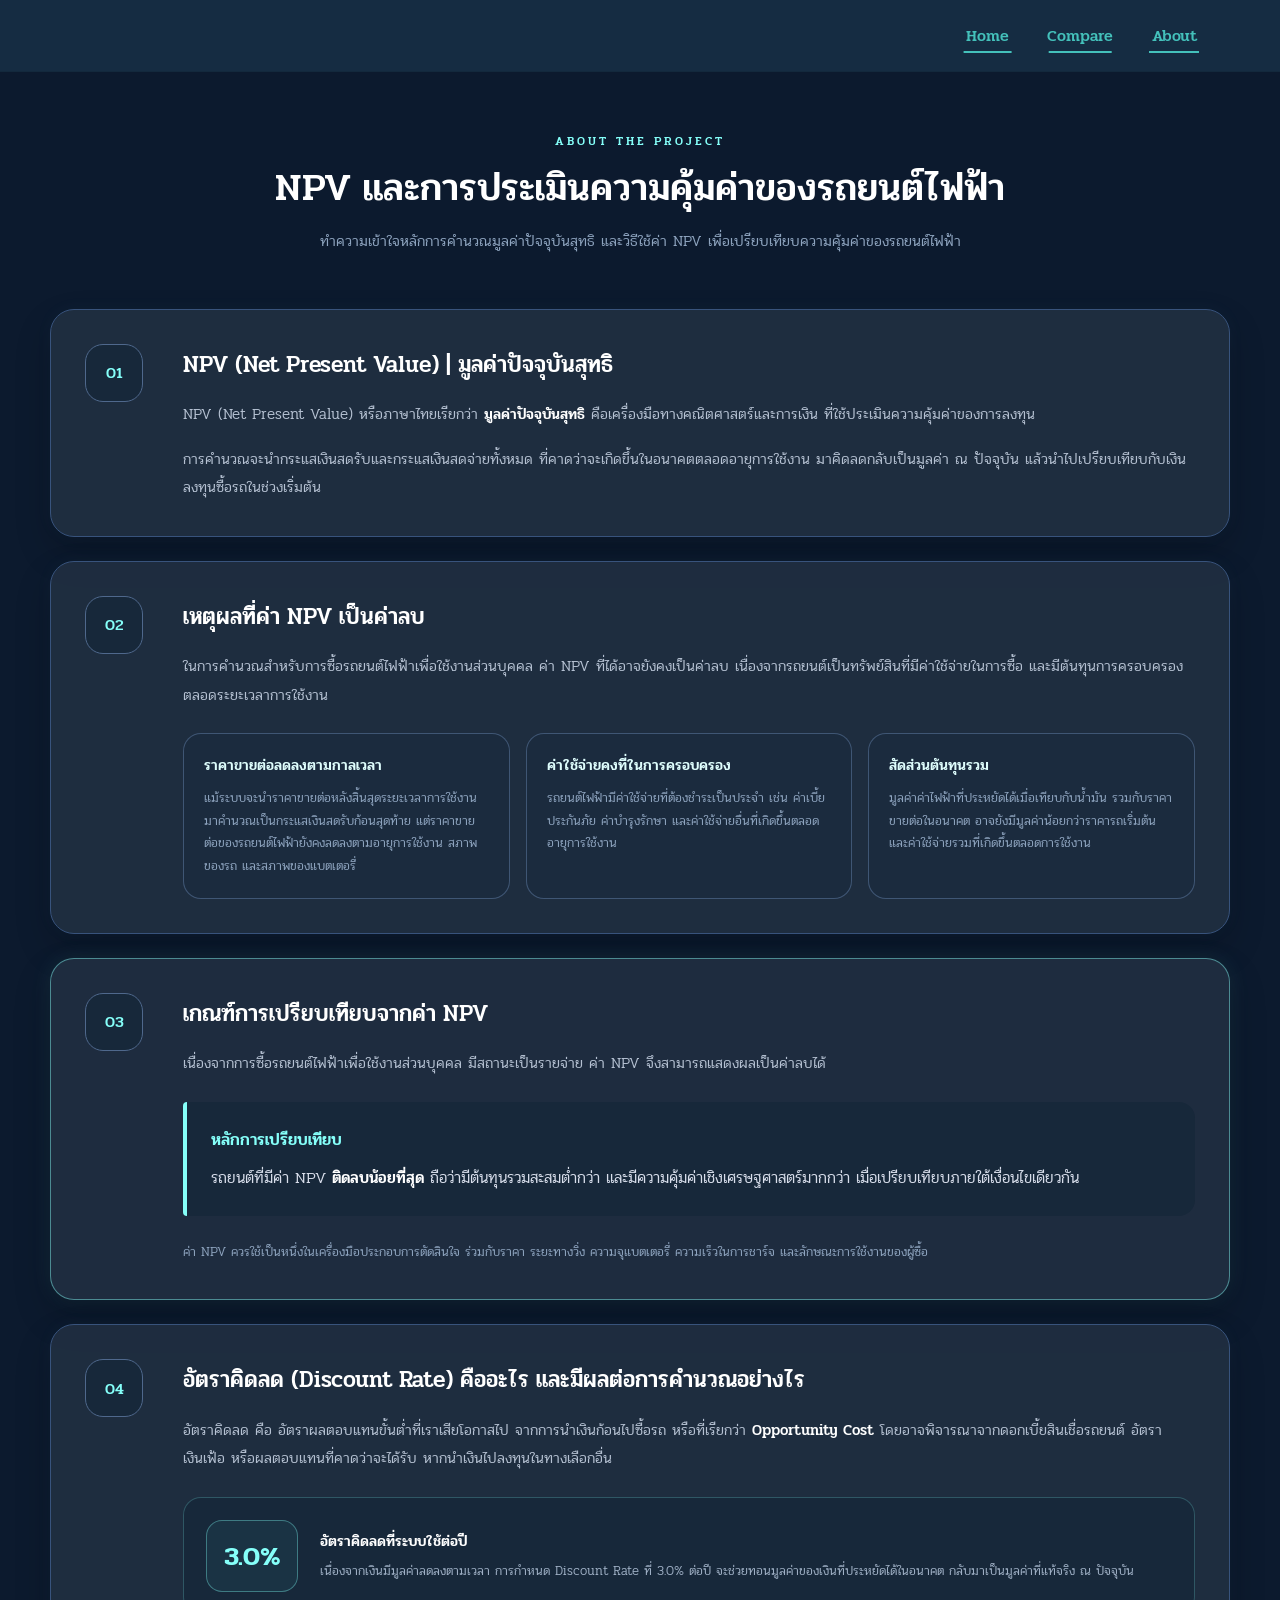
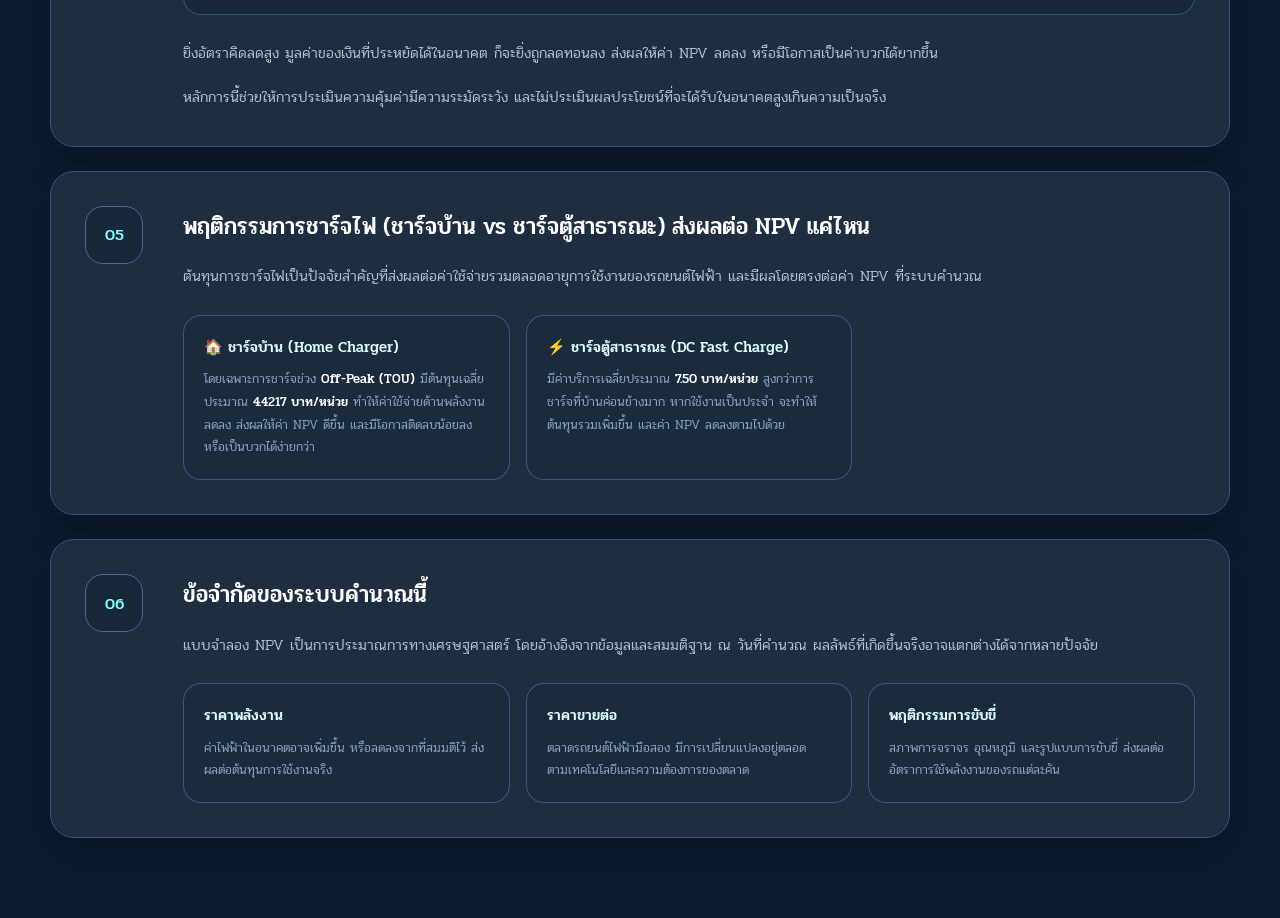
==== commit 00e52c9d: "3.0%" ====
--- a/about.html
+++ b/about.html
@@ -157,13 +157,13 @@
           </p>
 
           <div class="discount-box">
-            <span class="discount-rate">2.5%</span>
+            <span class="discount-rate">3.0%</span>
 
             <div>
               <h3>อัตราคิดลดที่ระบบใช้ต่อปี</h3>
               <p>
                 เนื่องจากเงินมีมูลค่าลดลงตามเวลา
-                การกำหนด Discount Rate ที่ 2.5% ต่อปี
+                การกำหนด Discount Rate ที่ 3.0% ต่อปี
                 จะช่วยทอนมูลค่าของเงินที่ประหยัดได้ในอนาคต
                 กลับมาเป็นมูลค่าที่แท้จริง ณ ปัจจุบัน
               </p>
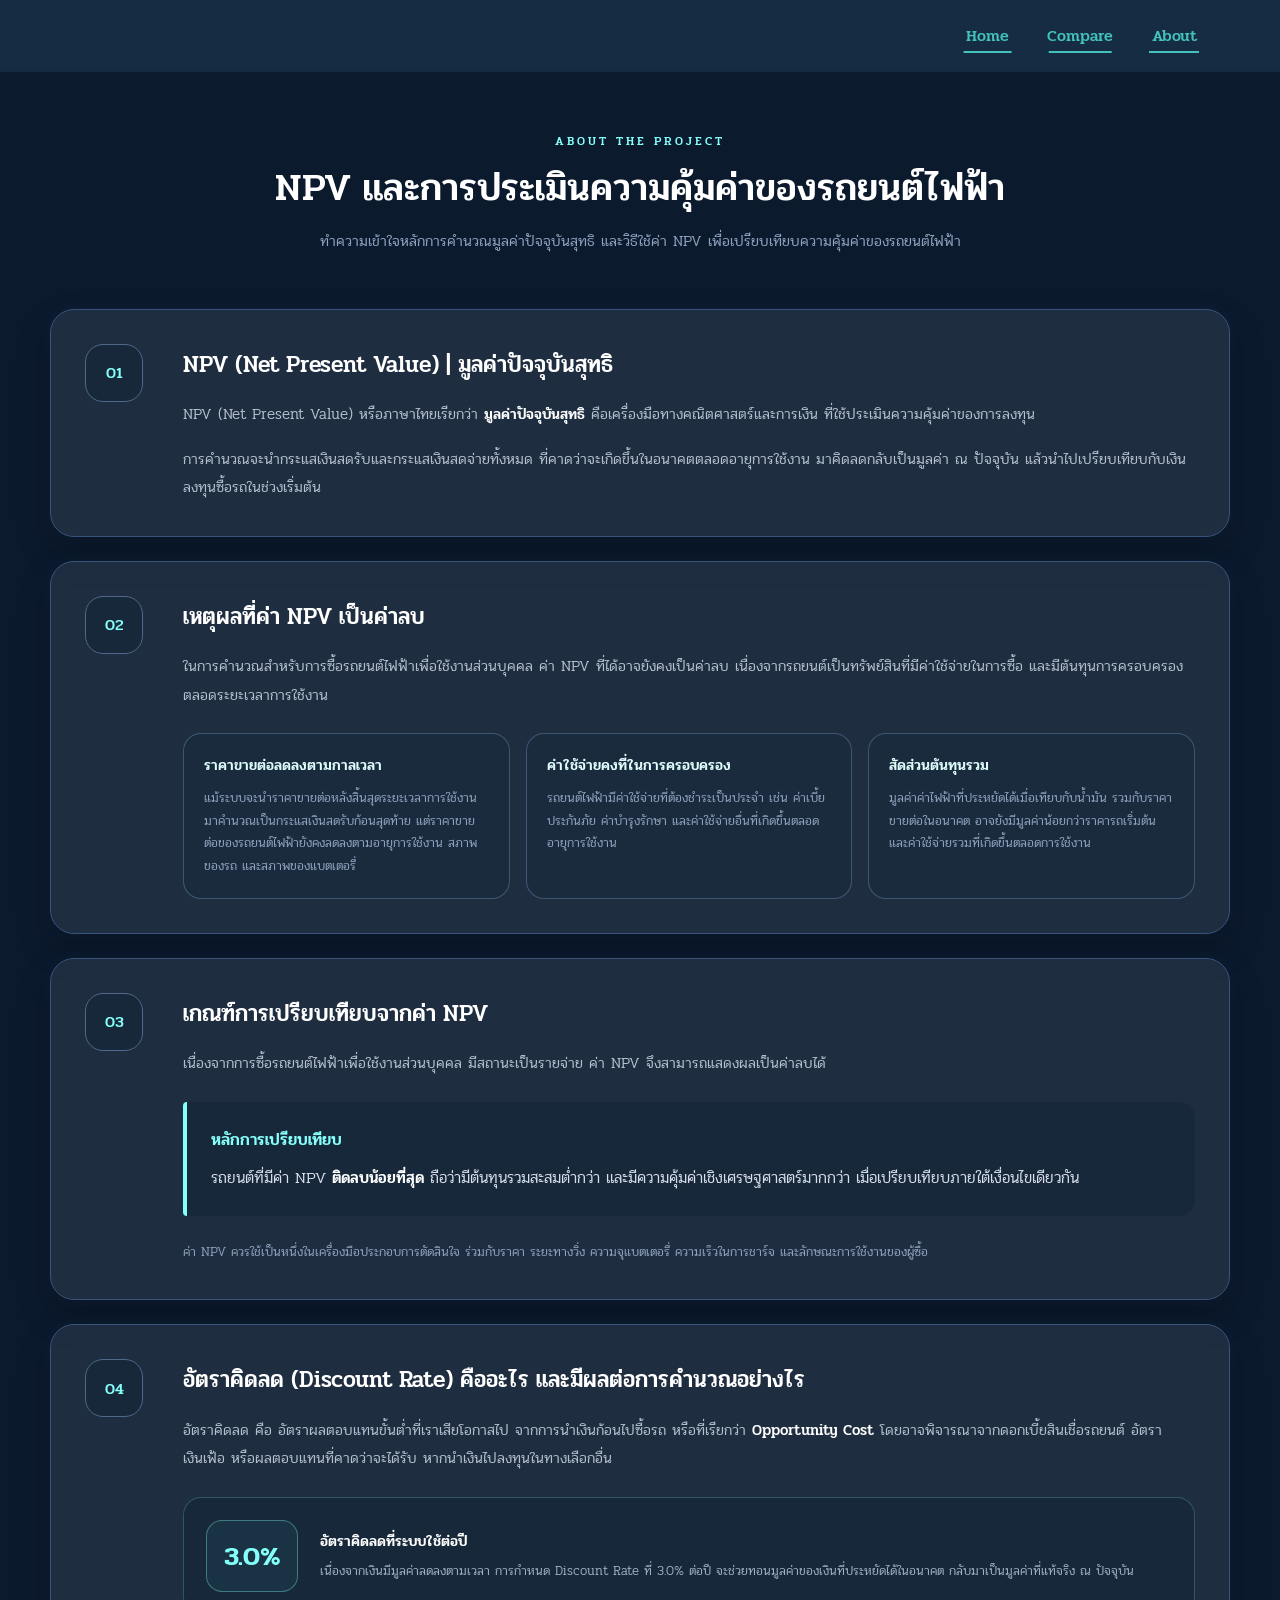
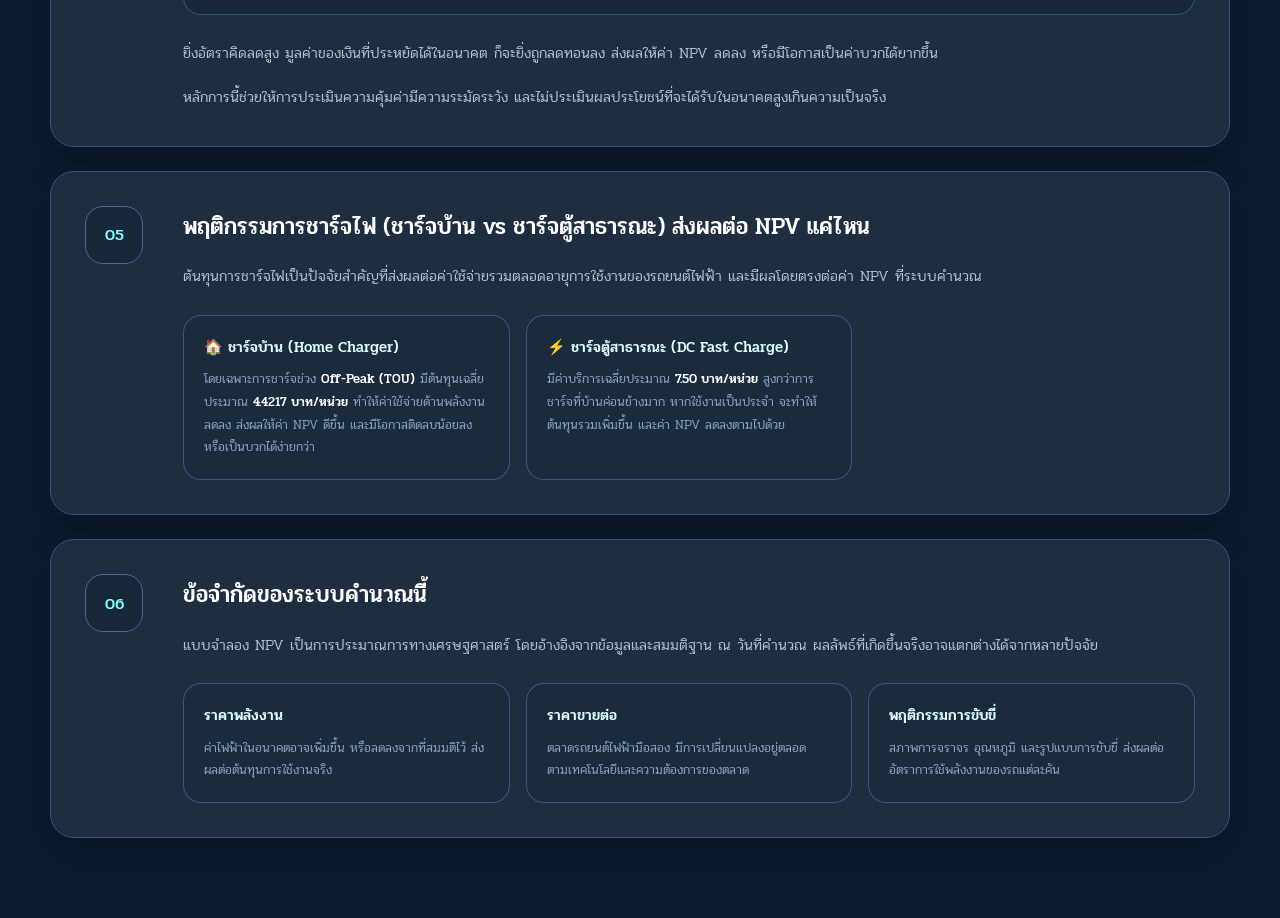
==== commit 8bbcb71c: "some highlight in about page" ====
--- a/about.html
+++ b/about.html
@@ -109,7 +109,7 @@
       </article>
 
       <!-- SECTION 3 -->
-      <article class="about-card highlight-card">
+      <article class="about-card">
         <div class="section-number">03</div>
 
         <div class="section-content">
